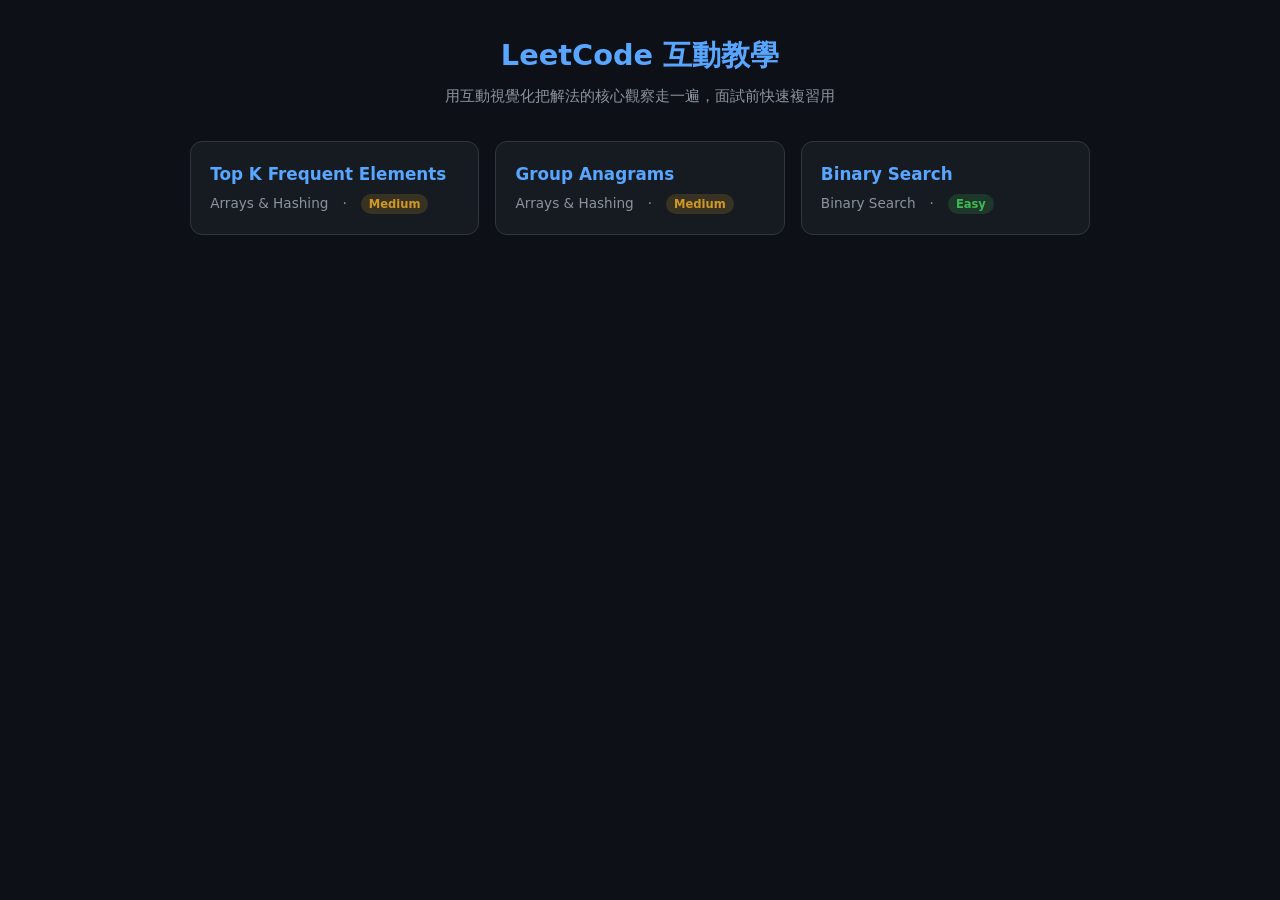
==== index.html @ df092205 "feat: initial LeetCode interactive tutorials static site 共用設計系統 (css/tokens.css) + 3 個重寫的互動教學 (Top K" ====
<!DOCTYPE html>
<html lang="zh-TW">
<head>
  <meta charset="UTF-8">
  <meta name="viewport" content="width=device-width, initial-scale=1.0">
  <title>LeetCode 互動教學</title>
  <link rel="stylesheet" href="css/tokens.css">
</head>
<body>
  <div class="container">
    <h1>LeetCode 互動教學</h1>
    <p class="subtitle">用互動視覺化把解法的核心觀察走一遍，面試前快速複習用</p>

    <div class="cards">
      <a class="card" href="tutorials/top-k-frequent.html">
        <div class="card-title">Top K Frequent Elements</div>
        <div class="card-meta">Arrays &amp; Hashing　·　<span class="badge medium">Medium</span></div>
      </a>
      <a class="card" href="tutorials/group-anagrams.html">
        <div class="card-title">Group Anagrams</div>
        <div class="card-meta">Arrays &amp; Hashing　·　<span class="badge medium">Medium</span></div>
      </a>
      <a class="card" href="tutorials/binary-search.html">
        <div class="card-title">Binary Search</div>
        <div class="card-meta">Binary Search　·　<span class="badge easy">Easy</span></div>
      </a>
    </div>
  </div>
</body>
</html>
---- css/tokens.css ----
/* ============================================================
   LeetCode Tutorials — 共用設計系統 (design tokens + 元件)
   每個 tutorial 都 <link> 這支檔案，只在該頁 <style> 補「該題獨有」的視覺化樣式。
   顏色一律走 var(--token)，不要在各頁重新定義色碼，才不會再漂移。
   ============================================================ */

:root {
  /* 表面 / 文字 */
  --bg: #0d1117;          /* 頁面底 */
  --panel: #161b22;       /* 卡片 */
  --panel2: #0d1117;      /* 內嵌區塊（pre、log、input）底 */
  --border: #30363d;
  --text: #c9d1d9;
  --muted: #8b949e;

  /* 語意色 */
  --accent: #58a6ff;      /* 主色：藍 */
  --accent2: #3fb950;     /* 成功 / 次標題：綠 */
  --warn: #d29922;        /* 提醒 / 進行中：琥珀 */
  --danger: #f85149;      /* 錯誤 / 停止：紅 */
  --purple: #bc8cff;      /* 關鍵字 / 行內 code 文字 */
  --good: var(--accent2);
  --bad: var(--danger);

  /* 演算法視覺化：指標 */
  --ptr-l: #58a6ff;       /* left */
  --ptr-r: #ff6b8a;       /* right */
  --ptr-m: #ffd24a;       /* mid */

  --mono: ui-monospace, SFMono-Regular, "SF Mono", Menlo, Consolas, monospace;
  --radius: 12px;
  --maxw: 900px;
}

/* ---------- reset ---------- */
* { box-sizing: border-box; margin: 0; padding: 0; }

/* ---------- shell ---------- */
body {
  font-family: -apple-system, BlinkMacSystemFont, "Segoe UI", "PingFang TC",
               "Noto Sans TC", "Microsoft JhengHei", system-ui, sans-serif;
  background: var(--bg);
  color: var(--text);
  line-height: 1.6;
  padding: 2rem 1rem;
}
.container { max-width: var(--maxw); margin: 0 auto; }

/* ---------- typography ---------- */
h1 { font-size: 1.8rem; color: var(--accent); margin-bottom: 0.4rem; text-align: center; }
.subtitle { text-align: center; color: var(--muted); margin-bottom: 2rem; font-size: 0.95rem; }
h3 { font-size: 1rem; color: var(--accent); margin: 1.2rem 0 0.4rem; }
p { margin-bottom: 0.6rem; }
strong, b { color: var(--text); }
.hl { color: var(--warn); font-weight: bold; }
.muted { color: var(--muted); }
ul, ol { margin: 0.4rem 0 0.6rem 1.4rem; }
li { margin-bottom: 0.3rem; }

code, .mono { font-family: var(--mono); }
code {
  background: rgba(110, 118, 129, 0.18); padding: 0.1rem 0.35rem;
  border-radius: 4px; font-size: 0.9em; color: var(--purple);
  overflow-wrap: anywhere;
}

/* ---------- section card ---------- */
.section {
  background: var(--panel);
  border: 1px solid var(--border);
  border-radius: var(--radius);
  padding: 1.5rem;
  margin-bottom: 1.5rem;
}
.section h2 {
  font-size: 1.2rem; color: var(--accent2); margin-bottom: 1rem;
  display: flex; align-items: center; gap: 0.5rem;
}
.step-num {
  display: inline-flex; align-items: center; justify-content: center;
  width: 1.6rem; height: 1.6rem; border-radius: 50%; flex-shrink: 0;
  background: var(--accent); color: var(--bg); font-size: 0.9rem; font-weight: bold;
}
.phase-label { color: var(--muted); font-size: 0.9rem; margin: 1rem 0 0.4rem; }

/* ---------- code block ---------- */
pre {
  background: var(--panel2); border: 1px solid var(--border); border-radius: 8px;
  padding: 1rem; overflow-x: auto; font-family: var(--mono);
  font-size: 0.85rem; line-height: 1.55; margin: 0.8rem 0;
}
pre .kw { color: var(--purple); }
pre .fn { color: var(--accent); }
pre .str, pre .num { color: var(--accent2); }
pre .op { color: #89ddff; }
pre .cm { color: var(--muted); font-style: italic; }
/* 逐行 highlight（互動時標示目前執行到哪行）*/
pre .ln { display: block; padding: 1px 8px; border-radius: 4px; }
pre .ln.active { background: rgba(88, 166, 255, 0.18); }

/* ---------- callouts ---------- */
.note {
  border-left: 3px solid var(--warn); background: rgba(210, 153, 34, 0.08);
  padding: 0.6rem 0.9rem; border-radius: 0 6px 6px 0; margin: 0.8rem 0; font-size: 0.92rem;
}
.key {
  border-left: 3px solid var(--accent); background: rgba(88, 166, 255, 0.1);
  padding: 0.7rem 1rem; border-radius: 0 6px 6px 0; margin: 0.9rem 0;
}

/* ---------- controls ---------- */
.controls {
  display: flex; gap: 0.5rem; flex-wrap: wrap; align-items: center;
  justify-content: center; margin: 1.2rem 0 0.5rem;
}
.controls label { color: var(--muted); font-size: 0.9rem; }
.btn, button {
  background: var(--accent); color: var(--bg); border: none;
  padding: 0.5rem 1.2rem; border-radius: 8px; font-size: 0.95rem;
  font-weight: 600; cursor: pointer; transition: opacity 0.2s, filter 0.2s;
}
.btn:hover, button:hover { opacity: 0.85; }
.btn:disabled, button:disabled { opacity: 0.4; cursor: not-allowed; }
.btn.ghost, button.ghost, .btn-reset {
  background: var(--panel2); color: var(--text); border: 1px solid var(--border);
}
input[type=number], input[type=text] {
  background: var(--panel2); border: 1px solid var(--border); color: var(--text);
  border-radius: 8px; padding: 0.45rem 0.6rem; width: 5rem; font-size: 0.95rem;
  font-family: var(--mono);
}

/* ---------- status / log ---------- */
.log, .status {
  background: var(--panel2); border: 1px solid var(--border); border-radius: 8px;
  padding: 0.8rem 1rem; font-size: 0.9rem; color: var(--muted);
  min-height: 2.5rem; margin-top: 1rem;
}
.log { font-family: var(--mono); font-size: 0.85rem; }
.status { border-left: 3px solid var(--accent); }
.status.found { border-left-color: var(--good); color: var(--text); }
.status.done { border-left-color: var(--ptr-m); color: var(--text); }
.log .ok, .ok { color: var(--accent2); }
.log .new, .new { color: var(--warn); }
.log .stop, .stop { color: var(--danger); font-weight: bold; }

/* ---------- tables ---------- */
table.cx { width: 100%; border-collapse: collapse; margin-top: 0.5rem; }
table.cx td { border: 1px solid var(--border); padding: 0.5rem 0.8rem; vertical-align: top; }
table.cx td:first-child { color: var(--accent); font-family: var(--mono); white-space: nowrap; }

table.grid { border-collapse: collapse; width: 100%; margin: 0.8rem 0; font-size: 0.9rem; }
table.grid th, table.grid td { border: 1px solid var(--border); padding: 0.45rem 0.7rem; text-align: center; }
table.grid th { background: var(--panel2); color: var(--muted); }

/* ---------- accordion（眉角深入）---------- */
details {
  background: var(--panel); border: 1px solid var(--border);
  border-radius: var(--radius); margin: 0.8rem 0; overflow: hidden;
}
summary { padding: 1rem 1.2rem; cursor: pointer; font-weight: 600; list-style: none; }
summary::-webkit-details-marker { display: none; }
summary::before { content: "▸ "; color: var(--accent); }
details[open] summary::before { content: "▾ "; }
details .body { padding: 0 1.2rem 1.1rem; }

/* ---------- tags ---------- */
.tag { display: inline-block; padding: 1px 8px; border-radius: 999px; font-size: 0.75rem; font-weight: 700; }
.tag.good { background: rgba(63, 185, 80, 0.2); color: var(--good); }
.tag.bad { background: rgba(255, 107, 138, 0.2); color: var(--bad); }

/* ---------- 指標徽章（陣列類視覺化共用）---------- */
.ptr { font-size: 0.75rem; font-weight: 700; padding: 1px 5px; border-radius: 4px; }
.ptr.l { color: #fff; background: var(--ptr-l); }
.ptr.r { color: #fff; background: var(--ptr-r); }
.ptr.m { color: #000; background: var(--ptr-m); }

/* ---------- 動畫 ---------- */
@keyframes pop { from { transform: scale(0.85); opacity: 0; } to { transform: scale(1); opacity: 1; } }

/* ---------- 手機 ---------- */
@media (max-width: 600px) {
  body { padding: 1.2rem 0.7rem; }
  .section { padding: 1.1rem; }
  h1 { font-size: 1.5rem; }
}

/* ---------- 首頁（index）---------- */
.cards { display: grid; grid-template-columns: repeat(auto-fill, minmax(240px, 1fr)); gap: 1rem; }
a.card {
  display: block; text-decoration: none; color: inherit;
  background: var(--panel); border: 1px solid var(--border);
  border-radius: var(--radius); padding: 1.2rem; transition: border-color 0.2s, transform 0.2s;
}
a.card:hover { border-color: var(--accent); transform: translateY(-2px); }
a.card .card-title { color: var(--accent); font-weight: 600; font-size: 1.05rem; margin-bottom: 0.3rem; }
a.card .card-meta { color: var(--muted); font-size: 0.85rem; }
.badge { display: inline-block; padding: 1px 8px; border-radius: 999px; font-size: 0.72rem; font-weight: 700; }
.badge.easy { background: rgba(63, 185, 80, 0.18); color: var(--accent2); }
.badge.medium { background: rgba(210, 153, 34, 0.18); color: var(--warn); }
.badge.hard { background: rgba(248, 81, 73, 0.18); color: var(--danger); }
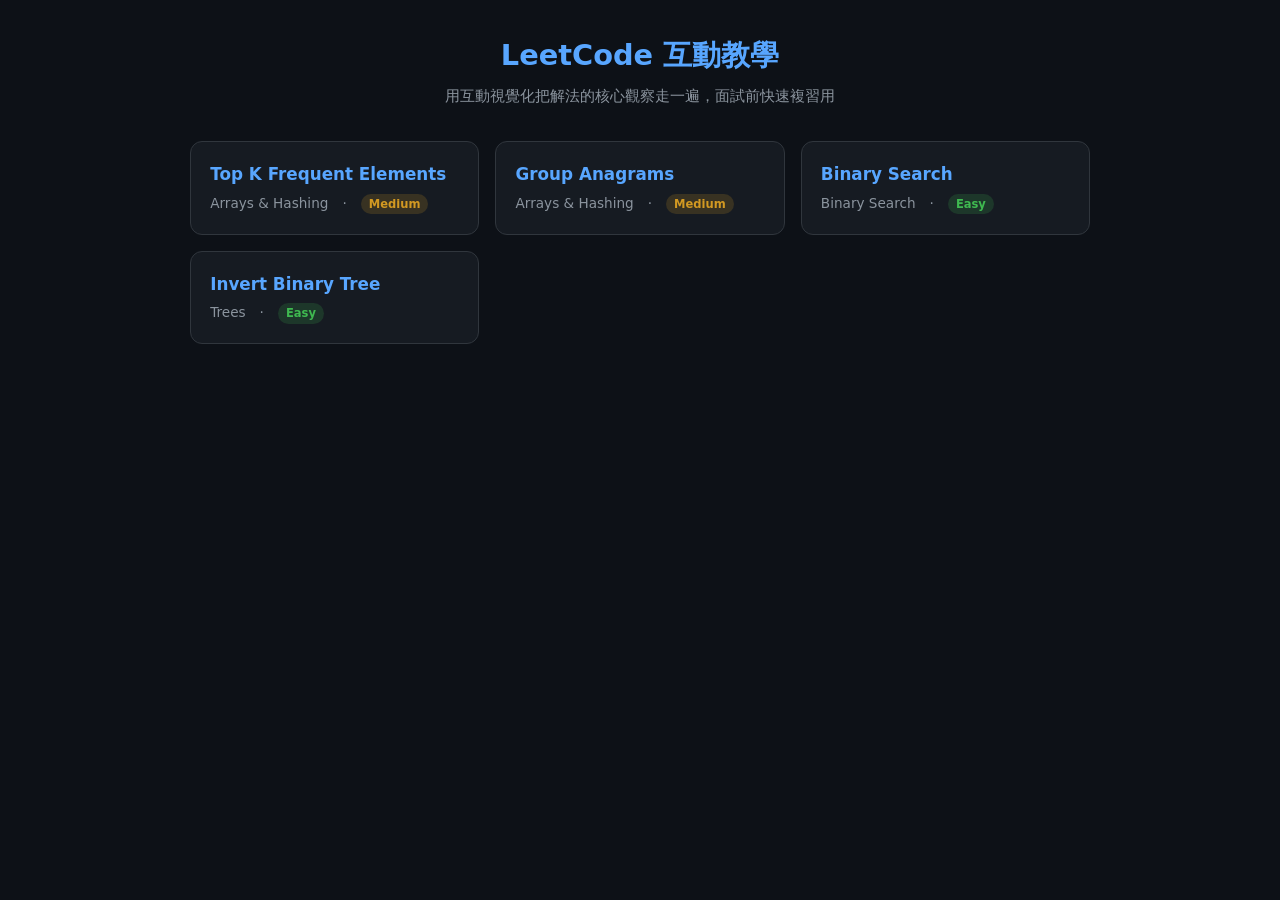
==== commit 27008bc0: "feat: add Invert Binary Tree tutorial 樹狀圖 + preorder 逐步交換子樹的互動視覺化，並加入首頁卡片。" ====
--- a/index.html
+++ b/index.html
@@ -24,6 +24,10 @@
         <div class="card-title">Binary Search</div>
         <div class="card-meta">Binary Search　·　<span class="badge easy">Easy</span></div>
       </a>
+      <a class="card" href="tutorials/invert-binary-tree.html">
+        <div class="card-title">Invert Binary Tree</div>
+        <div class="card-meta">Trees　·　<span class="badge easy">Easy</span></div>
+      </a>
     </div>
   </div>
 </body>
